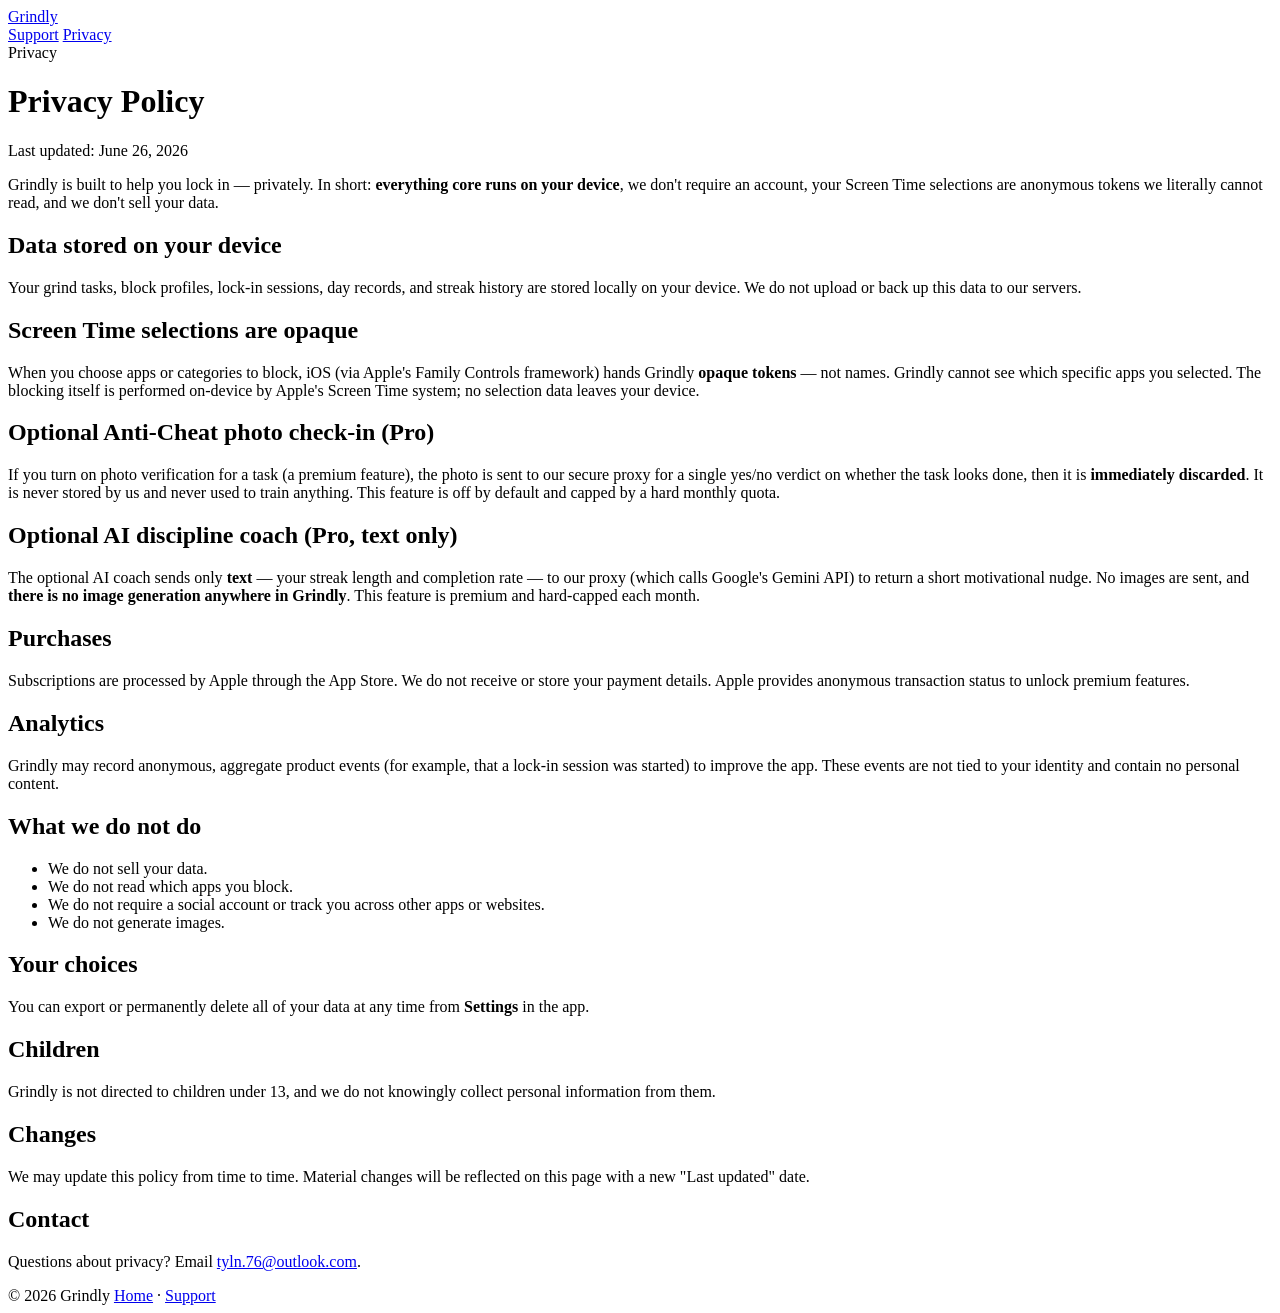
==== privacy.html @ 3ccf25ea "Add privacy.html" ====
<!DOCTYPE html>
<html lang="en">
<head>
<meta charset="utf-8">
<meta name="viewport" content="width=device-width, initial-scale=1">
<title>Grindly — Privacy Policy</title>
<meta name="description" content="Grindly's privacy policy. Everything core runs on your device; your Screen Time selections are opaque tokens we can't read.">
<link rel="stylesheet" href="style.css">
</head>
<body>
<nav>
  <a class="brand" href="./"><span class="dot"></span> Grindly</a>
  <div class="links">
    <a href="support.html">Support</a>
    <a href="privacy.html">Privacy</a>
  </div>
</nav>
<div class="wrap">
  <span class="tag">Privacy</span>
  <h1>Privacy Policy</h1>
  <p class="small">Last updated: June 26, 2026</p>

  <p class="muted">Grindly is built to help you lock in — privately. In short:
  <strong>everything core runs on your device</strong>, we don't require an account, your
  Screen Time selections are anonymous tokens we literally cannot read, and we don't sell your data.</p>

  <h2>Data stored on your device</h2>
  <p class="muted">Your grind tasks, block profiles, lock-in sessions, day records, and streak
  history are stored locally on your device. We do not upload or back up this data to our servers.</p>

  <h2>Screen Time selections are opaque</h2>
  <p class="muted">When you choose apps or categories to block, iOS (via Apple's Family Controls
  framework) hands Grindly <strong>opaque tokens</strong> — not names. Grindly cannot see which
  specific apps you selected. The blocking itself is performed on-device by Apple's Screen Time
  system; no selection data leaves your device.</p>

  <h2>Optional Anti-Cheat photo check-in (Pro)</h2>
  <p class="muted">If you turn on photo verification for a task (a premium feature), the photo is
  sent to our secure proxy for a single yes/no verdict on whether the task looks done, then it is
  <strong>immediately discarded</strong>. It is never stored by us and never used to train anything.
  This feature is off by default and capped by a hard monthly quota.</p>

  <h2>Optional AI discipline coach (Pro, text only)</h2>
  <p class="muted">The optional AI coach sends only <strong>text</strong> — your streak length and
  completion rate — to our proxy (which calls Google's Gemini API) to return a short motivational
  nudge. No images are sent, and <strong>there is no image generation anywhere in Grindly</strong>.
  This feature is premium and hard-capped each month.</p>

  <h2>Purchases</h2>
  <p class="muted">Subscriptions are processed by Apple through the App Store. We do not receive or
  store your payment details. Apple provides anonymous transaction status to unlock premium features.</p>

  <h2>Analytics</h2>
  <p class="muted">Grindly may record anonymous, aggregate product events (for example, that a
  lock-in session was started) to improve the app. These events are not tied to your identity and
  contain no personal content.</p>

  <h2>What we do not do</h2>
  <ul class="muted">
    <li>We do not sell your data.</li>
    <li>We do not read which apps you block.</li>
    <li>We do not require a social account or track you across other apps or websites.</li>
    <li>We do not generate images.</li>
  </ul>

  <h2>Your choices</h2>
  <p class="muted">You can export or permanently delete all of your data at any time from
  <strong>Settings</strong> in the app.</p>

  <h2>Children</h2>
  <p class="muted">Grindly is not directed to children under 13, and we do not knowingly collect
  personal information from them.</p>

  <h2>Changes</h2>
  <p class="muted">We may update this policy from time to time. Material changes will be reflected
  on this page with a new "Last updated" date.</p>

  <h2>Contact</h2>
  <p class="muted">Questions about privacy? Email
  <a href="mailto:tyln.76@outlook.com">tyln.76@outlook.com</a>.</p>

  <footer>
    <span>© 2026 Grindly</span>
    <span><a href="./">Home</a> · <a href="support.html">Support</a></span>
  </footer>
</div>
</body>
</html>
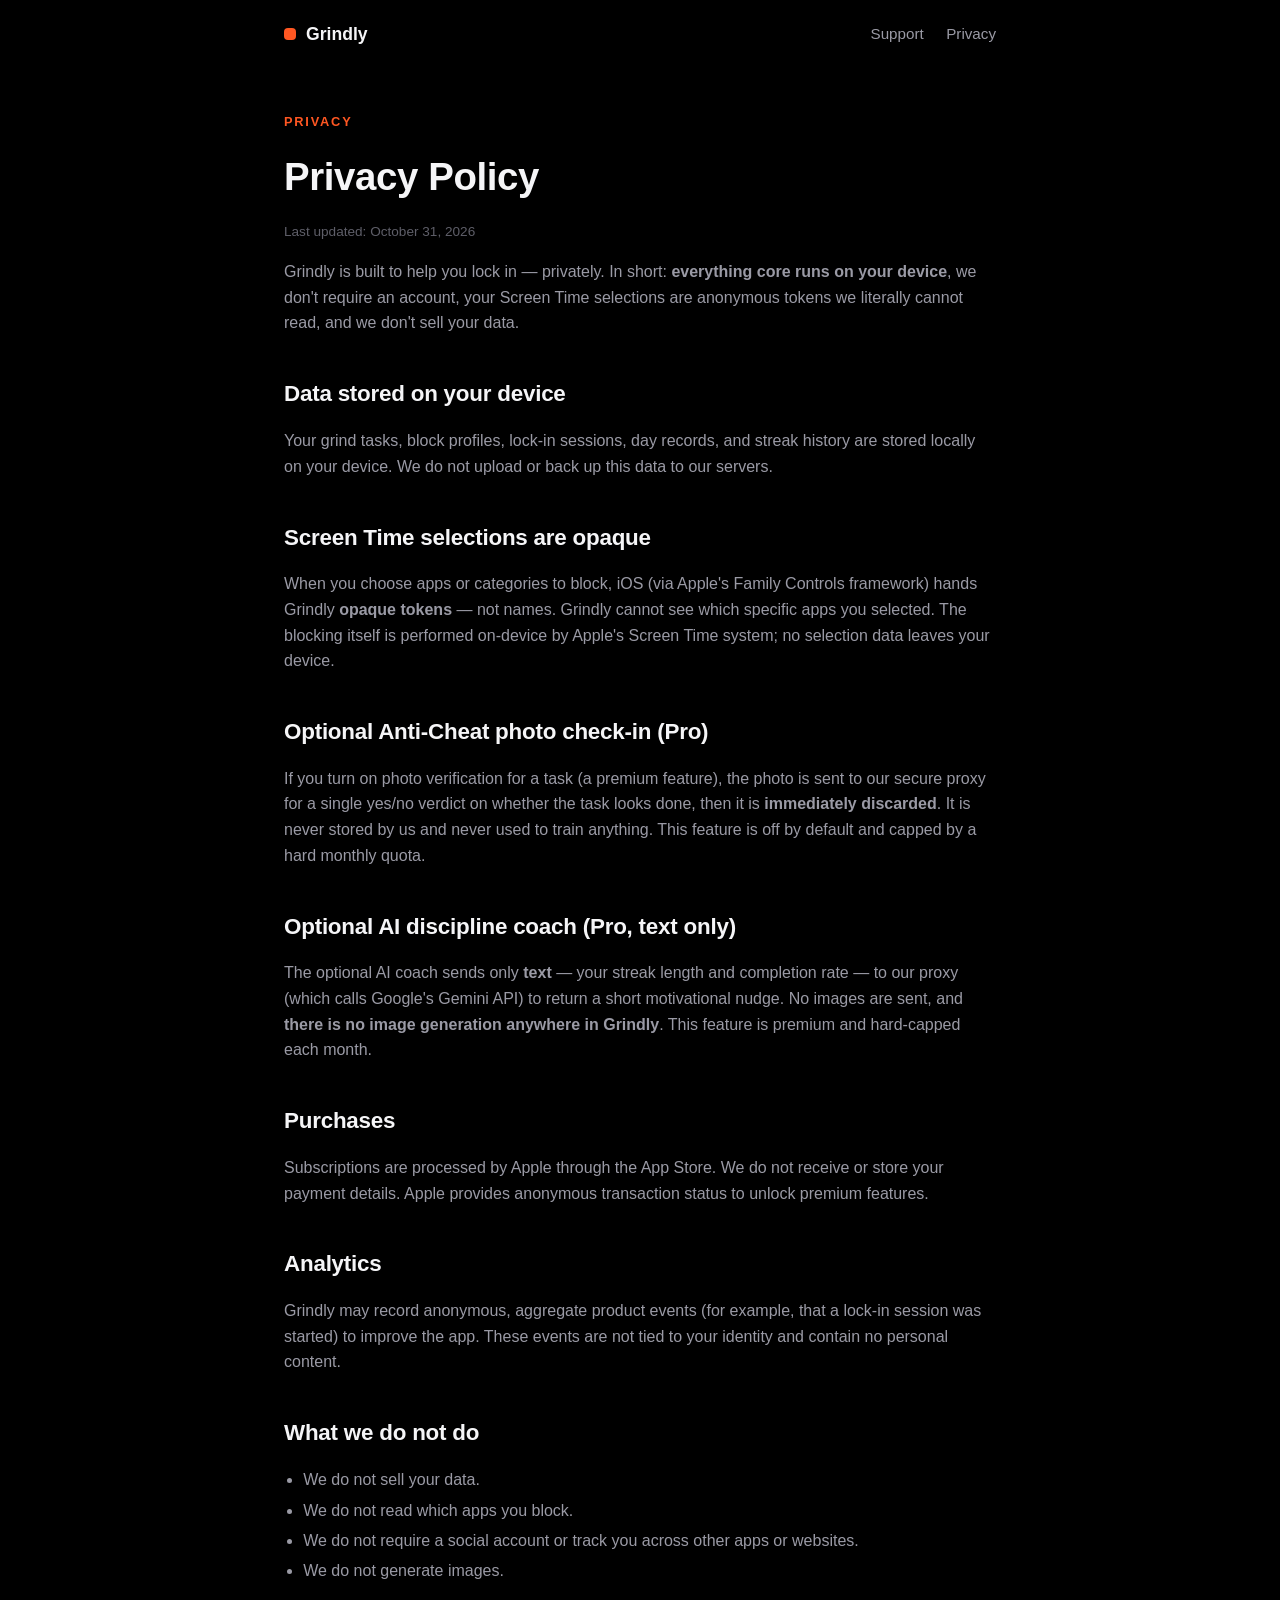
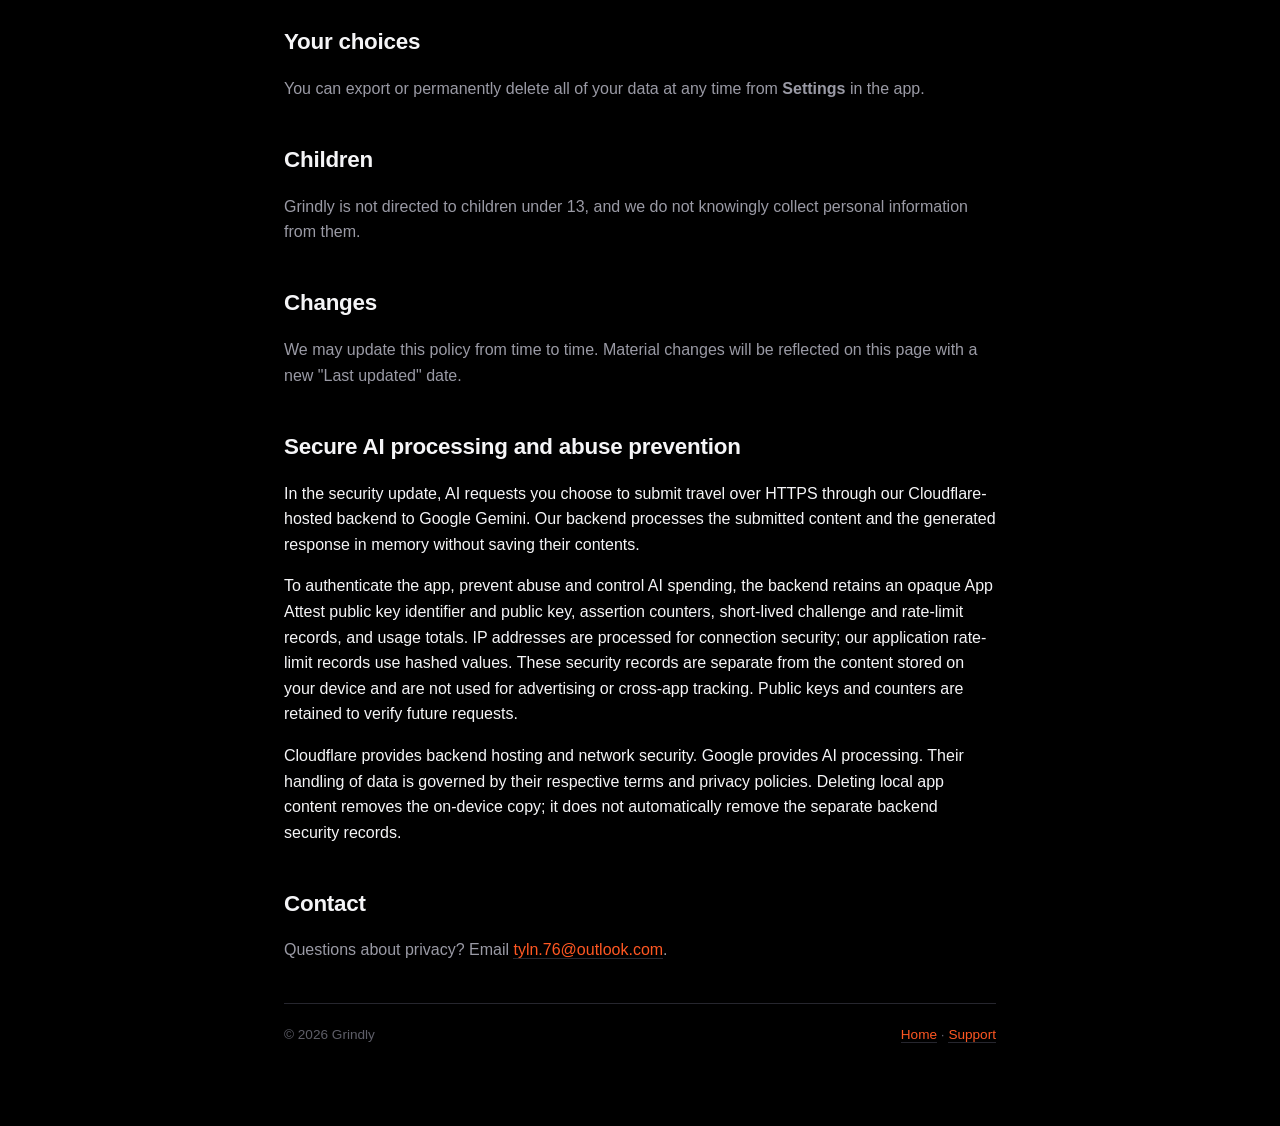
==== commit f6077538: "Describe secure AI proxy and abuse-prevention records" ====
--- a/privacy.html
+++ b/privacy.html
@@ -18,7 +18,7 @@
 <div class="wrap">
   <span class="tag">Privacy</span>
   <h1>Privacy Policy</h1>
-  <p class="small">Last updated: June 26, 2026</p>
+  <p class="small">Last updated: October 31, 2026</p>
 
   <p class="muted">Grindly is built to help you lock in — privately. In short:
   <strong>everything core runs on your device</strong>, we don't require an account, your
@@ -75,7 +75,11 @@
   <p class="muted">We may update this policy from time to time. Material changes will be reflected
   on this page with a new "Last updated" date.</p>
 
-  <h2>Contact</h2>
+  <section id="secure-ai-processing-20261031"><h2>Secure AI processing and abuse prevention</h2>
+<p>In the security update, AI requests you choose to submit travel over HTTPS through our Cloudflare-hosted backend to Google Gemini. Our backend processes the submitted content and the generated response in memory without saving their contents.</p>
+<p>To authenticate the app, prevent abuse and control AI spending, the backend retains an opaque App Attest public key identifier and public key, assertion counters, short-lived challenge and rate-limit records, and usage totals. IP addresses are processed for connection security; our application rate-limit records use hashed values. These security records are separate from the content stored on your device and are not used for advertising or cross-app tracking. Public keys and counters are retained to verify future requests.</p>
+<p>Cloudflare provides backend hosting and network security. Google provides AI processing. Their handling of data is governed by their respective terms and privacy policies. Deleting local app content removes the on-device copy; it does not automatically remove the separate backend security records.</p></section>
+<h2>Contact</h2>
   <p class="muted">Questions about privacy? Email
   <a href="mailto:tyln.76@outlook.com">tyln.76@outlook.com</a>.</p>
 
--- a/style.css
+++ b/style.css
@@ -0,0 +1,38 @@
+:root{
+  --bg:#000000; --surface:#0E0E12; --muted:#17171D; --ink:#F5F5F7;
+  --ink2:#9A9AA5; --ink3:#5E5E68; --accent:#FF5722; --gold:#FFB020; --border:#26262E;
+}
+*{box-sizing:border-box}
+body{margin:0;background:var(--bg);color:var(--ink);
+  font-family:-apple-system,BlinkMacSystemFont,"Segoe UI",Roboto,Helvetica,Arial,sans-serif;
+  line-height:1.6;-webkit-font-smoothing:antialiased}
+.wrap{max-width:760px;margin:0 auto;padding:40px 24px 80px}
+h1,h2,h3{font-weight:800;letter-spacing:-.01em}
+h1{font-size:2.4rem;margin:.2em 0 .1em}
+h2{font-size:1.4rem;margin:1.8em 0 .4em}
+h3{font-size:1.1rem;margin:1.4em 0 .3em}
+a{color:var(--accent);text-decoration:none;border-bottom:1px solid var(--border)}
+a:hover{border-color:var(--accent)}
+.tag{display:inline-block;font-size:.8rem;letter-spacing:.14em;text-transform:uppercase;
+  color:var(--accent);font-weight:700;margin-bottom:6px}
+.lead{font-size:1.2rem;color:var(--ink2)}
+.muted{color:var(--ink2)}
+.small{font-size:.85rem;color:var(--ink3)}
+.brand{display:flex;align-items:center;gap:10px;font-weight:800;font-size:1.1rem;border:0;color:var(--ink)}
+.brand .dot{width:12px;height:12px;border-radius:4px;background:var(--accent);display:inline-block}
+nav{display:flex;justify-content:space-between;align-items:center;
+  max-width:760px;margin:0 auto;padding:20px 24px}
+nav .links a{margin-left:18px;font-size:.95rem;border:0;color:var(--ink2)}
+.card{background:var(--surface);border:1px solid var(--border);border-radius:18px;padding:24px 28px;margin:18px 0}
+.features{display:grid;grid-template-columns:1fr 1fr;gap:16px;margin:28px 0}
+@media(max-width:560px){.features{grid-template-columns:1fr}}
+.feature{background:var(--surface);border:1px solid var(--border);border-radius:16px;padding:20px}
+.feature h3{margin-top:0}
+.cta{display:inline-block;background:var(--accent);color:#000;border:0;border-radius:14px;
+  padding:14px 26px;font-weight:700;margin-top:10px}
+.cta:hover{opacity:.92}
+hr{border:0;border-top:1px solid var(--border);margin:36px 0}
+footer{border-top:1px solid var(--border);margin-top:40px;padding-top:20px;
+  font-size:.85rem;color:var(--ink3);display:flex;justify-content:space-between;flex-wrap:wrap;gap:8px}
+ul{padding-left:1.2em}
+li{margin:.3em 0}
